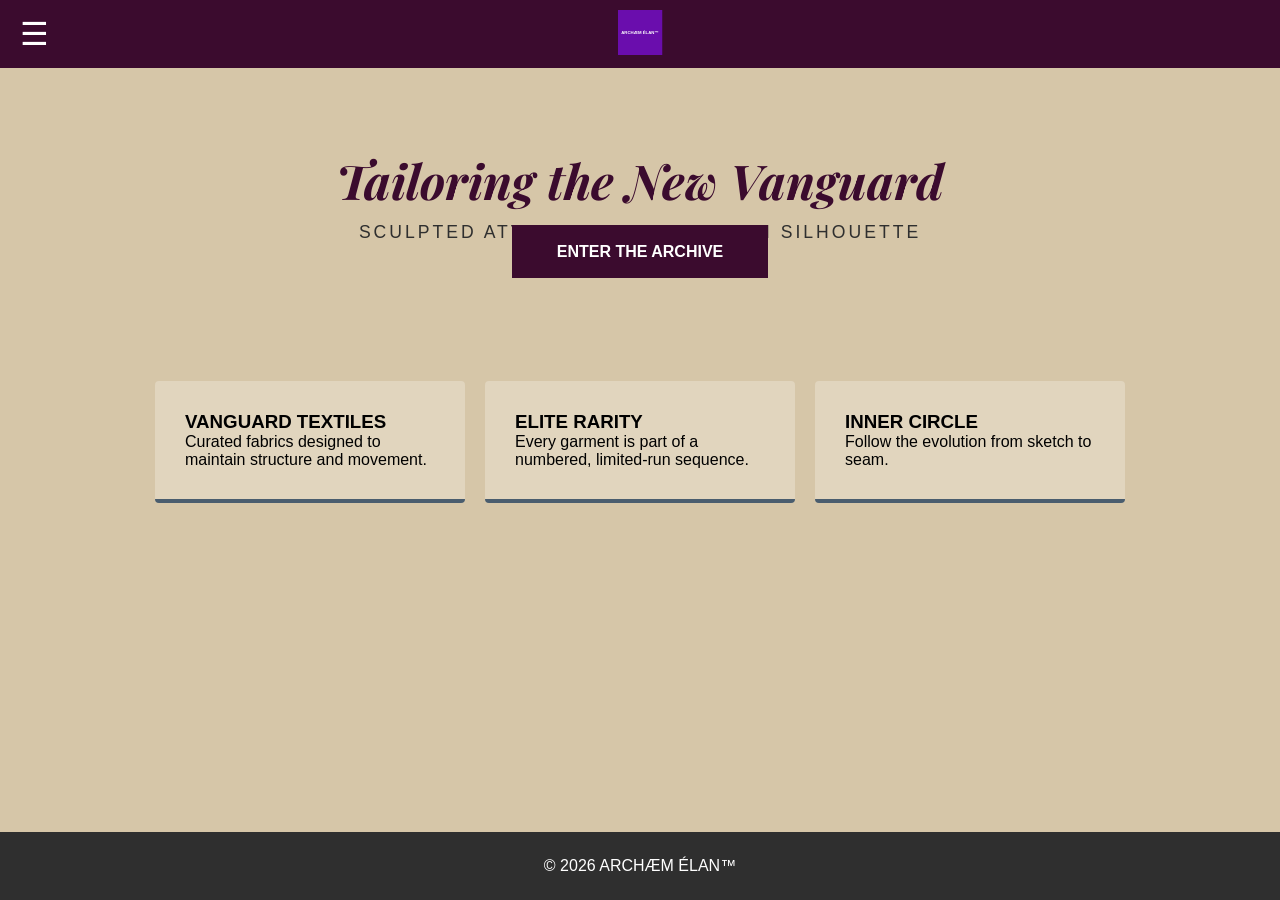
==== index.html @ 6760df67 "Update index.html" ====
<!DOCTYPE html>
<html lang="en">
<head>
    <meta charset="UTF-8">
    <meta name="viewport" content="width=device-width, initial-scale=1.0">
    <title>ARCHÆM ÉLAN™</title>
    <link rel="stylesheet" href="styles.css">
    <link href="https://fonts.googleapis.com/css2?family=Playfair+Display:ital,wght@1,700&display=swap" rel="stylesheet">
</head>
<body>
    <div id="loader"><img src="logo.svg" alt="Loading"></div>

    <nav class="side-nav" id="sideNav">
        <a href="index.html">HOME</a>
        <a href="collections.html">COLLECTIONS</a>
        <a href="socials.html">SOCIAL MEDIAS</a>
    </nav>

    <header class="site-header">
        <div class="header-top">
            <button class="menu-btn" onclick="toggleMenu()">☰</button>
            <div class="logo-container"><img src="logo.svg" alt="LOGO"></div>
            <div style="width: 45px;"></div>
        </div>
    </header>

    <main>
        <section class="brand-intro">
            <h1>Tailoring the New Vanguard</h1>
            <p>Sculpted attire for the modern silhouette</p>
            <a href="collections.html" class="btn">ENTER THE ARCHIVE</a>
        </section>

        <section class="info-cards">
            <div class="card"><h3>VANGUARD TEXTILES</h3><p>Curated fabrics designed to maintain structure and movement.</p></div>
            <div class="card"><h3>ELITE RARITY</h3><p>Every garment is part of a numbered, limited-run sequence.</p></div>
            <div class="card"><h3>INNER CIRCLE</h3><p>Follow the evolution from sketch to seam.</p></div>
        </section>
    </main>

    <footer class="site-footer"><p>© 2026 ARCHÆM ÉLAN™</p></footer>

    <script>
        function toggleMenu() { document.getElementById('sideNav').classList.toggle('open'); }
        window.addEventListener('load', () => {
            const l = document.getElementById('loader');
            setTimeout(() => { l.style.opacity = '0'; setTimeout(() => l.remove(), 800); }, 1000);
        });
    </script>
</body>
</html>
---- styles.css ----
:root {
    --eggplant: #3B0B2E;
    --sandstone: #D6C6A8;
    --slate: #4A5D6E;
    --charcoal: #2F2F2F;
    --white: #ffffff;
}

* { box-sizing: border-box; margin: 0; padding: 0; }

html, body { height: 100%; }
body {
    display: flex;
    flex-direction: column;
    font-family: 'Inter', sans-serif;
    background-color: var(--sandstone);
    overflow-x: hidden;
}

main { flex: 1; display: flex; flex-direction: column; align-items: center; }

#loader {
    position: fixed;
    inset: 0;
    background: var(--eggplant);
    z-index: 9999;
    display: flex;
    justify-content: center;
    align-items: center;
    transition: opacity 0.8s ease;
}

#loader img {
    width: 60px;
    animation: pulse 1.5s infinite ease-in-out;
}

@keyframes pulse {
    0%, 100% { transform: scale(0.9); opacity: 0.6; }
    50% { transform: scale(1.1); opacity: 1; }
}

.site-header { background: var(--eggplant); padding: 15px 20px; width: 100%; }
.header-top { display: flex; justify-content: space-between; align-items: center; position: relative; }
.menu-btn { background: transparent; border: none; color: var(--white); font-size: 32px; cursor: pointer; }
.logo-container { position: absolute; left: 50%; transform: translateX(-50%); }
.logo-container img { height: 45px; }

.brand-intro { text-align: center; padding: 80px 20px; animation: fadeIn 1.5s; }
.brand-intro h1 { font-family: 'Playfair Display', serif; font-size: 3rem; color: var(--eggplant); font-style: italic; margin-bottom: 10px; }
.brand-intro p { font-size: 1.1rem; letter-spacing: 3px; text-transform: uppercase; color: var(--charcoal); }

.info-cards { display: flex; justify-content: center; gap: 20px; padding: 40px; flex-wrap: nowrap; }
.card { background: rgba(255, 255, 255, 0.25); padding: 30px; width: 310px; border-radius: 4px; border-bottom: 4px solid var(--slate); opacity: 0; animation: slideUp 1s forwards; }
.card:nth-child(1) { animation-delay: 0.5s; }
.card:nth-child(2) { animation-delay: 0.8s; }
.card:nth-child(3) { animation-delay: 1.1s; }

.products { display: flex; flex-wrap: wrap; gap: 15px; justify-content: center; padding: 20px; max-width: 900px; }
.product { width: 160px; text-align: center; }
.product img { width: 100%; height: auto; border: 1px solid rgba(0,0,0,0.1); }
.product h3 { font-size: 0.75rem; margin-top: 8px; text-transform: uppercase; }

.btn { background: var(--eggplant); color: white; padding: 18px 45px; text-decoration: none; font-weight: bold; margin-top: 20px; }
.site-footer { background: var(--charcoal); color: white; text-align: center; padding: 25px; width: 100%; }

.side-nav { position: fixed; top: 0; right: 0; width: 300px; height: 100%; background: var(--eggplant); z-index: 1000; transform: translateX(100%); transition: 0.4s; padding-top: 60px; }
.side-nav.open { transform: translateX(0); }
.side-nav a { color: var(--sandstone); text-decoration: none; display: block; padding: 20px; border-bottom: 1px solid rgba(255,255,255,0.1); }

@keyframes fadeIn { from { opacity: 0; } to { opacity: 1; } }
@keyframes slideUp { from { opacity: 0; transform: translateY(20px); } to { opacity: 1; transform: translateY(0); } }

@media (max-width: 900px) { .info-cards { flex-wrap: wrap; } }
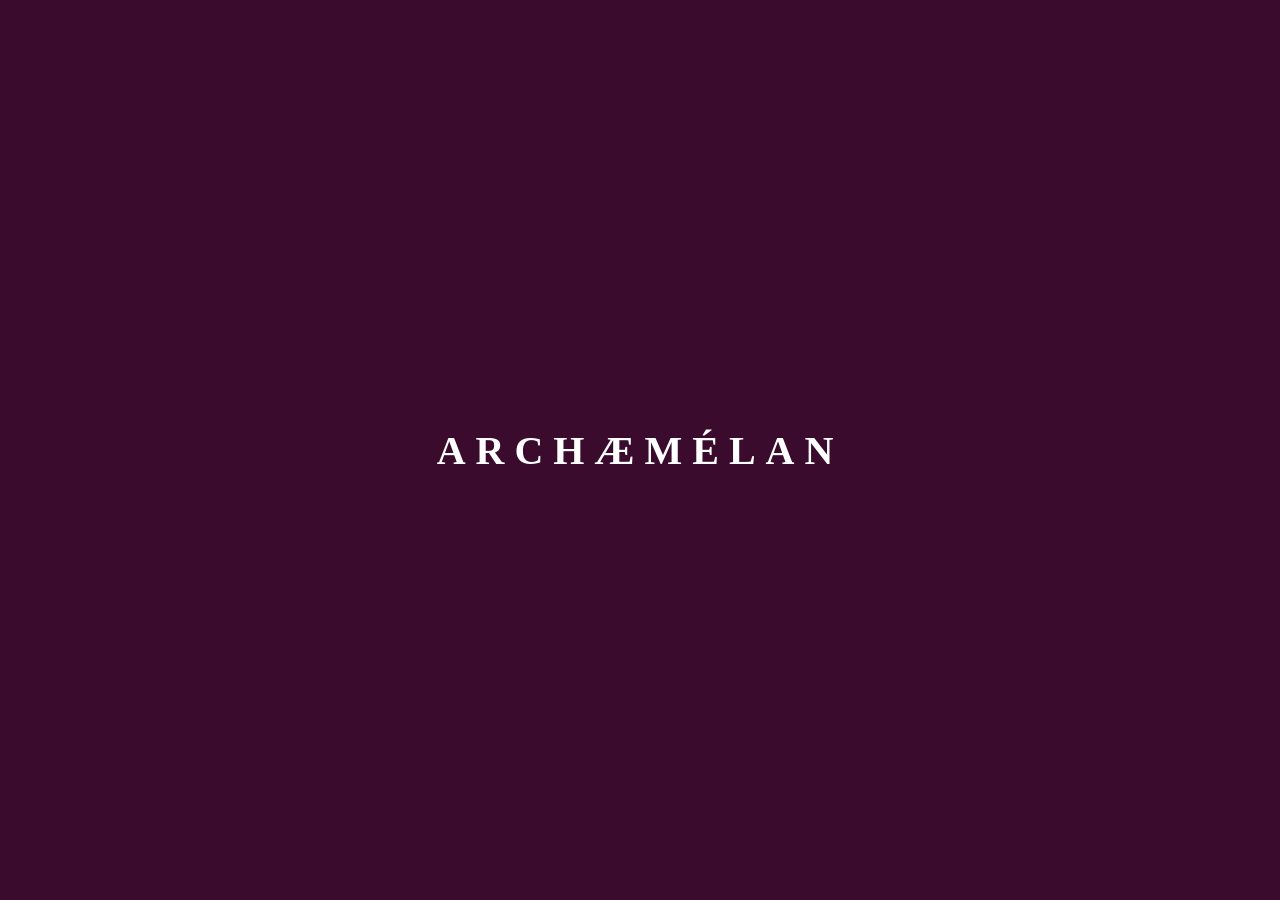
==== commit fb8cb368: "Update index.html" ====
--- a/index.html
+++ b/index.html
@@ -8,7 +8,9 @@
     <link href="https://fonts.googleapis.com/css2?family=Playfair+Display:ital,wght@1,700&display=swap" rel="stylesheet">
 </head>
 <body>
-    <div id="loader"><img src="logo.svg" alt="Loading"></div>
+    <div id="intro-overlay">
+        <h1 class="reveal-text" id="revealText">ARCHÆM ÉLAN</h1>
+    </div>
 
     <nav class="side-nav" id="sideNav">
         <a href="index.html">HOME</a>
@@ -25,9 +27,9 @@
     </header>
 
     <main>
-        <section class="brand-intro">
-            <h1>Tailoring the New Vanguard</h1>
-            <p>Sculpted attire for the modern silhouette</p>
+        <section class="brand-hero">
+            <h1>ARCHÆM ÉLAN</h1>
+            <p class="sub-title">Tailoring the New Vanguard</p>
             <a href="collections.html" class="btn">ENTER THE ARCHIVE</a>
         </section>
 
@@ -42,9 +44,19 @@
 
     <script>
         function toggleMenu() { document.getElementById('sideNav').classList.toggle('open'); }
+
+        // Spelling out the logo
+        const textWrapper = document.getElementById('revealText');
+        const content = textWrapper.textContent;
+        textWrapper.innerHTML = content.split('').map((char, i) => 
+            `<span style="animation-delay: ${i * 0.1}s">${char}</span>`
+        ).join('');
+
         window.addEventListener('load', () => {
-            const l = document.getElementById('loader');
-            setTimeout(() => { l.style.opacity = '0'; setTimeout(() => l.remove(), 800); }, 1000);
+            setTimeout(() => {
+                document.getElementById('intro-overlay').style.opacity = '0';
+                setTimeout(() => document.getElementById('intro-overlay').remove(), 1000);
+            }, 2500); 
         });
     </script>
 </body>
--- a/styles.css
+++ b/styles.css
@@ -8,18 +8,16 @@
 
 * { box-sizing: border-box; margin: 0; padding: 0; }
 
-html, body { height: 100%; }
 body {
     display: flex;
     flex-direction: column;
     font-family: 'Inter', sans-serif;
     background-color: var(--sandstone);
-    overflow-x: hidden;
+    min-height: 100vh;
 }
 
-main { flex: 1; display: flex; flex-direction: column; align-items: center; }
-
-#loader {
+/* Clean Intro Reveal */
+#intro-overlay {
     position: fixed;
     inset: 0;
     background: var(--eggplant);
@@ -27,48 +25,69 @@
     display: flex;
     justify-content: center;
     align-items: center;
-    transition: opacity 0.8s ease;
+    transition: opacity 1s ease;
 }
 
-#loader img {
-    width: 60px;
-    animation: pulse 1.5s infinite ease-in-out;
+.reveal-text {
+    color: var(--white);
+    font-family: 'Playfair Display', serif;
+    font-size: 2.5rem;
+    letter-spacing: 10px;
+    text-transform: uppercase;
 }
 
-@keyframes pulse {
-    0%, 100% { transform: scale(0.9); opacity: 0.6; }
-    50% { transform: scale(1.1); opacity: 1; }
+.reveal-text span {
+    opacity: 0;
+    display: inline-block;
+    animation: letterFade 0.4s forwards;
 }
 
+@keyframes letterFade {
+    to { opacity: 1; transform: translateY(0); }
+}
+
+/* Header */
 .site-header { background: var(--eggplant); padding: 15px 20px; width: 100%; }
 .header-top { display: flex; justify-content: space-between; align-items: center; position: relative; }
 .menu-btn { background: transparent; border: none; color: var(--white); font-size: 32px; cursor: pointer; }
 .logo-container { position: absolute; left: 50%; transform: translateX(-50%); }
 .logo-container img { height: 45px; }
 
-.brand-intro { text-align: center; padding: 80px 20px; animation: fadeIn 1.5s; }
-.brand-intro h1 { font-family: 'Playfair Display', serif; font-size: 3rem; color: var(--eggplant); font-style: italic; margin-bottom: 10px; }
-.brand-intro p { font-size: 1.1rem; letter-spacing: 3px; text-transform: uppercase; color: var(--charcoal); }
+/* Home Content */
+main { flex: 1; display: flex; flex-direction: column; align-items: center; justify-content: center; }
 
-.info-cards { display: flex; justify-content: center; gap: 20px; padding: 40px; flex-wrap: nowrap; }
-.card { background: rgba(255, 255, 255, 0.25); padding: 30px; width: 310px; border-radius: 4px; border-bottom: 4px solid var(--slate); opacity: 0; animation: slideUp 1s forwards; }
-.card:nth-child(1) { animation-delay: 0.5s; }
-.card:nth-child(2) { animation-delay: 0.8s; }
-.card:nth-child(3) { animation-delay: 1.1s; }
+.brand-hero { text-align: center; padding: 60px 20px; }
+.brand-hero h1 { 
+    font-family: 'Playfair Display', serif; 
+    font-size: 3.5rem; 
+    color: var(--eggplant); 
+    font-style: italic;
+    margin-bottom: 5px;
+}
+.brand-hero .sub-title {
+    font-size: 1.2rem;
+    letter-spacing: 5px;
+    text-transform: uppercase;
+    color: var(--charcoal);
+    margin-bottom: 30px;
+    font-weight: 300;
+}
 
-.products { display: flex; flex-wrap: wrap; gap: 15px; justify-content: center; padding: 20px; max-width: 900px; }
+.info-cards { display: flex; gap: 20px; padding: 40px; justify-content: center; }
+.card { background: rgba(255, 255, 255, 0.3); padding: 30px; width: 300px; border-bottom: 3px solid var(--slate); }
+.card h3 { font-size: 0.9rem; letter-spacing: 2px; color: var(--eggplant); margin-bottom: 10px; }
+.card p { font-size: 0.85rem; color: var(--charcoal); line-height: 1.6; }
+
+/* Grid Fix */
+.products { display: flex; flex-wrap: wrap; gap: 20px; justify-content: center; padding: 40px; max-width: 1000px; }
 .product { width: 160px; text-align: center; }
-.product img { width: 100%; height: auto; border: 1px solid rgba(0,0,0,0.1); }
-.product h3 { font-size: 0.75rem; margin-top: 8px; text-transform: uppercase; }
+.product img { width: 100%; height: auto; margin-bottom: 10px; }
+.product h3 { font-size: 0.7rem; text-transform: uppercase; letter-spacing: 1px; }
 
-.btn { background: var(--eggplant); color: white; padding: 18px 45px; text-decoration: none; font-weight: bold; margin-top: 20px; }
-.site-footer { background: var(--charcoal); color: white; text-align: center; padding: 25px; width: 100%; }
+.btn { background: var(--eggplant); color: white; padding: 15px 40px; text-decoration: none; font-size: 0.8rem; letter-spacing: 2px; font-weight: bold; }
+.site-footer { background: var(--charcoal); color: white; text-align: center; padding: 20px; font-size: 0.7rem; width: 100%; }
 
-.side-nav { position: fixed; top: 0; right: 0; width: 300px; height: 100%; background: var(--eggplant); z-index: 1000; transform: translateX(100%); transition: 0.4s; padding-top: 60px; }
+/* Navigation */
+.side-nav { position: fixed; top: 0; right: 0; width: 300px; height: 100%; background: var(--eggplant); z-index: 1000; transform: translateX(100%); transition: 0.4s; padding-top: 80px; }
 .side-nav.open { transform: translateX(0); }
-.side-nav a { color: var(--sandstone); text-decoration: none; display: block; padding: 20px; border-bottom: 1px solid rgba(255,255,255,0.1); }
-
-@keyframes fadeIn { from { opacity: 0; } to { opacity: 1; } }
-@keyframes slideUp { from { opacity: 0; transform: translateY(20px); } to { opacity: 1; transform: translateY(0); } }
-
-@media (max-width: 900px) { .info-cards { flex-wrap: wrap; } }
+.side-nav a { color: var(--sandstone); text-decoration: none; display: block; padding: 20px; border-bottom: 1px solid rgba(255,255,255,0.1); letter-spacing: 2px; }
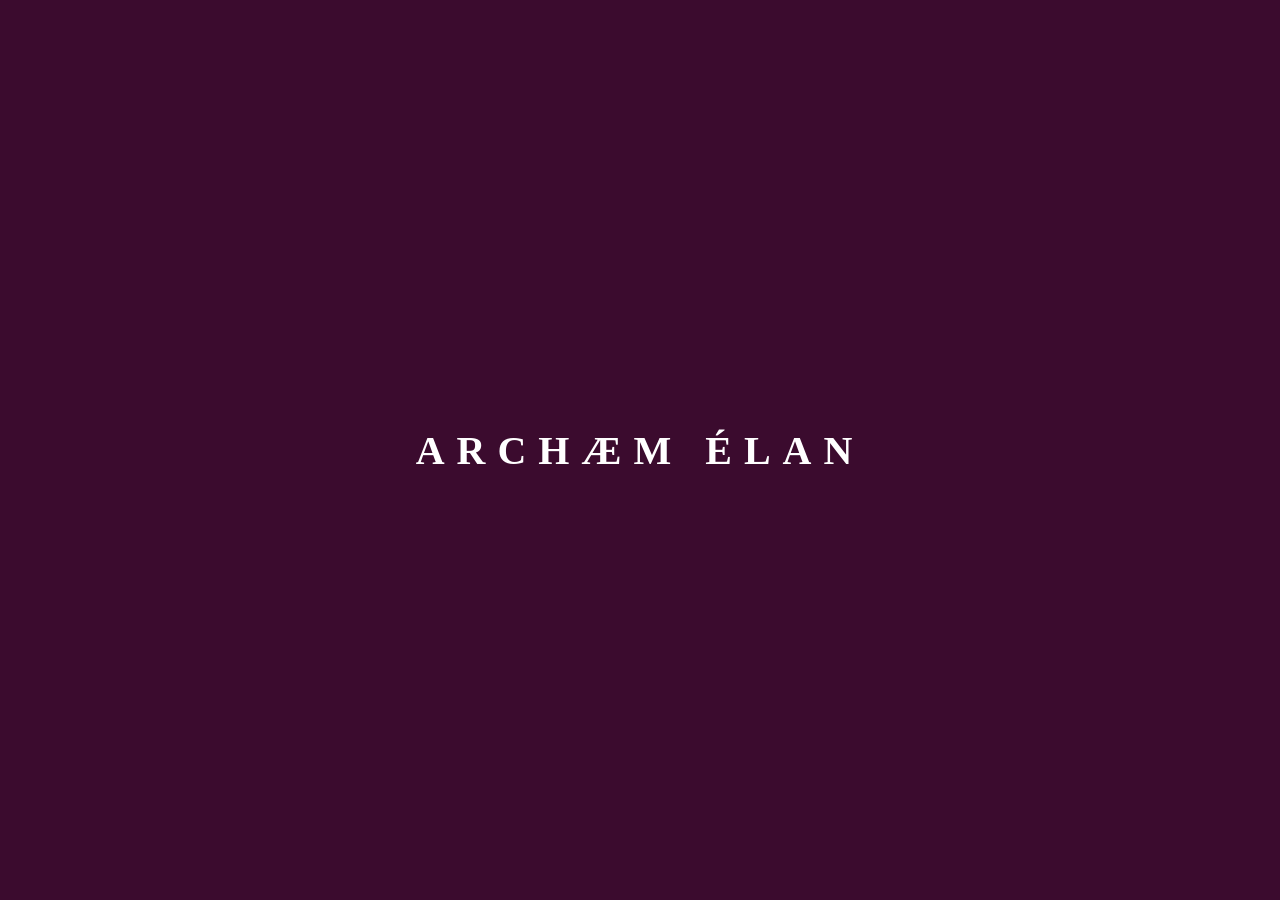
==== commit d3662f04: "Update index.html" ====
--- a/index.html
+++ b/index.html
@@ -29,7 +29,7 @@
     <main>
         <section class="brand-hero">
             <h1>ARCHÆM ÉLAN</h1>
-            <p class="sub-title">Tailoring the New Vanguard</p>
+            <p class="sub-title">Sculpted attire for the modern silhouette</p>
             <a href="collections.html" class="btn">ENTER THE ARCHIVE</a>
         </section>
 
@@ -45,18 +45,17 @@
     <script>
         function toggleMenu() { document.getElementById('sideNav').classList.toggle('open'); }
 
-        // Spelling out the logo
         const textWrapper = document.getElementById('revealText');
-        const content = textWrapper.textContent;
+        const content = "ARCHÆM ÉLAN"; // Explicitly defined for space preservation
         textWrapper.innerHTML = content.split('').map((char, i) => 
-            `<span style="animation-delay: ${i * 0.1}s">${char}</span>`
+            `<span style="animation-delay: ${i * 0.12}s">${char === ' ' ? '&nbsp;' : char}</span>`
         ).join('');
 
         window.addEventListener('load', () => {
             setTimeout(() => {
                 document.getElementById('intro-overlay').style.opacity = '0';
                 setTimeout(() => document.getElementById('intro-overlay').remove(), 1000);
-            }, 2500); 
+            }, 2800); 
         });
     </script>
 </body>
--- a/styles.css
+++ b/styles.css
@@ -16,7 +16,7 @@
     min-height: 100vh;
 }
 
-/* Clean Intro Reveal */
+/* Intro Overlay with Spacing */
 #intro-overlay {
     position: fixed;
     inset: 0;
@@ -32,8 +32,9 @@
     color: var(--white);
     font-family: 'Playfair Display', serif;
     font-size: 2.5rem;
-    letter-spacing: 10px;
+    letter-spacing: 12px; /* Increased for better clarity */
     text-transform: uppercase;
+    white-space: pre; /* Preserves the space between words */
 }
 
 .reveal-text span {
@@ -42,52 +43,33 @@
     animation: letterFade 0.4s forwards;
 }
 
-@keyframes letterFade {
-    to { opacity: 1; transform: translateY(0); }
-}
+@keyframes letterFade { to { opacity: 1; } }
 
-/* Header */
+/* Header & Nav */
 .site-header { background: var(--eggplant); padding: 15px 20px; width: 100%; }
 .header-top { display: flex; justify-content: space-between; align-items: center; position: relative; }
 .menu-btn { background: transparent; border: none; color: var(--white); font-size: 32px; cursor: pointer; }
 .logo-container { position: absolute; left: 50%; transform: translateX(-50%); }
 .logo-container img { height: 45px; }
 
-/* Home Content */
-main { flex: 1; display: flex; flex-direction: column; align-items: center; justify-content: center; }
-
-.brand-hero { text-align: center; padding: 60px 20px; }
-.brand-hero h1 { 
-    font-family: 'Playfair Display', serif; 
-    font-size: 3.5rem; 
-    color: var(--eggplant); 
-    font-style: italic;
-    margin-bottom: 5px;
-}
-.brand-hero .sub-title {
-    font-size: 1.2rem;
-    letter-spacing: 5px;
-    text-transform: uppercase;
-    color: var(--charcoal);
-    margin-bottom: 30px;
-    font-weight: 300;
-}
-
-.info-cards { display: flex; gap: 20px; padding: 40px; justify-content: center; }
-.card { background: rgba(255, 255, 255, 0.3); padding: 30px; width: 300px; border-bottom: 3px solid var(--slate); }
-.card h3 { font-size: 0.9rem; letter-spacing: 2px; color: var(--eggplant); margin-bottom: 10px; }
-.card p { font-size: 0.85rem; color: var(--charcoal); line-height: 1.6; }
-
-/* Grid Fix */
-.products { display: flex; flex-wrap: wrap; gap: 20px; justify-content: center; padding: 40px; max-width: 1000px; }
-.product { width: 160px; text-align: center; }
-.product img { width: 100%; height: auto; margin-bottom: 10px; }
-.product h3 { font-size: 0.7rem; text-transform: uppercase; letter-spacing: 1px; }
-
-.btn { background: var(--eggplant); color: white; padding: 15px 40px; text-decoration: none; font-size: 0.8rem; letter-spacing: 2px; font-weight: bold; }
-.site-footer { background: var(--charcoal); color: white; text-align: center; padding: 20px; font-size: 0.7rem; width: 100%; }
-
-/* Navigation */
 .side-nav { position: fixed; top: 0; right: 0; width: 300px; height: 100%; background: var(--eggplant); z-index: 1000; transform: translateX(100%); transition: 0.4s; padding-top: 80px; }
 .side-nav.open { transform: translateX(0); }
 .side-nav a { color: var(--sandstone); text-decoration: none; display: block; padding: 20px; border-bottom: 1px solid rgba(255,255,255,0.1); letter-spacing: 2px; }
+
+/* Main Sections */
+main { flex: 1; display: flex; flex-direction: column; align-items: center; justify-content: center; width: 100%; }
+
+.brand-hero { text-align: center; padding: 60px 20px; }
+.brand-hero h1 { font-family: 'Playfair Display', serif; font-size: 3.5rem; color: var(--eggplant); font-style: italic; }
+.brand-hero .sub-title { font-size: 1.1rem; letter-spacing: 4px; text-transform: uppercase; color: var(--charcoal); margin: 15px 0 30px; }
+
+.info-cards { display: flex; gap: 20px; padding: 40px; justify-content: center; flex-wrap: wrap; }
+.card { background: rgba(255, 255, 255, 0.3); padding: 30px; width: 300px; border-bottom: 3px solid var(--slate); }
+
+/* Socials Specific [Fixes the 'stuck' screen] */
+.social-links { display: flex; flex-direction: column; gap: 20px; margin-top: 30px; }
+.social-btn { border: 1px solid var(--eggplant); color: var(--eggplant); padding: 15px 50px; text-decoration: none; text-transform: uppercase; letter-spacing: 2px; font-weight: bold; transition: 0.3s; }
+.social-btn:hover { background: var(--eggplant); color: var(--white); }
+
+.btn { background: var(--eggplant); color: white; padding: 15px 40px; text-decoration: none; font-weight: bold; letter-spacing: 2px; }
+.site-footer { background: var(--charcoal); color: white; text-align: center; padding: 20px; font-size: 0.7rem; width: 100%; }
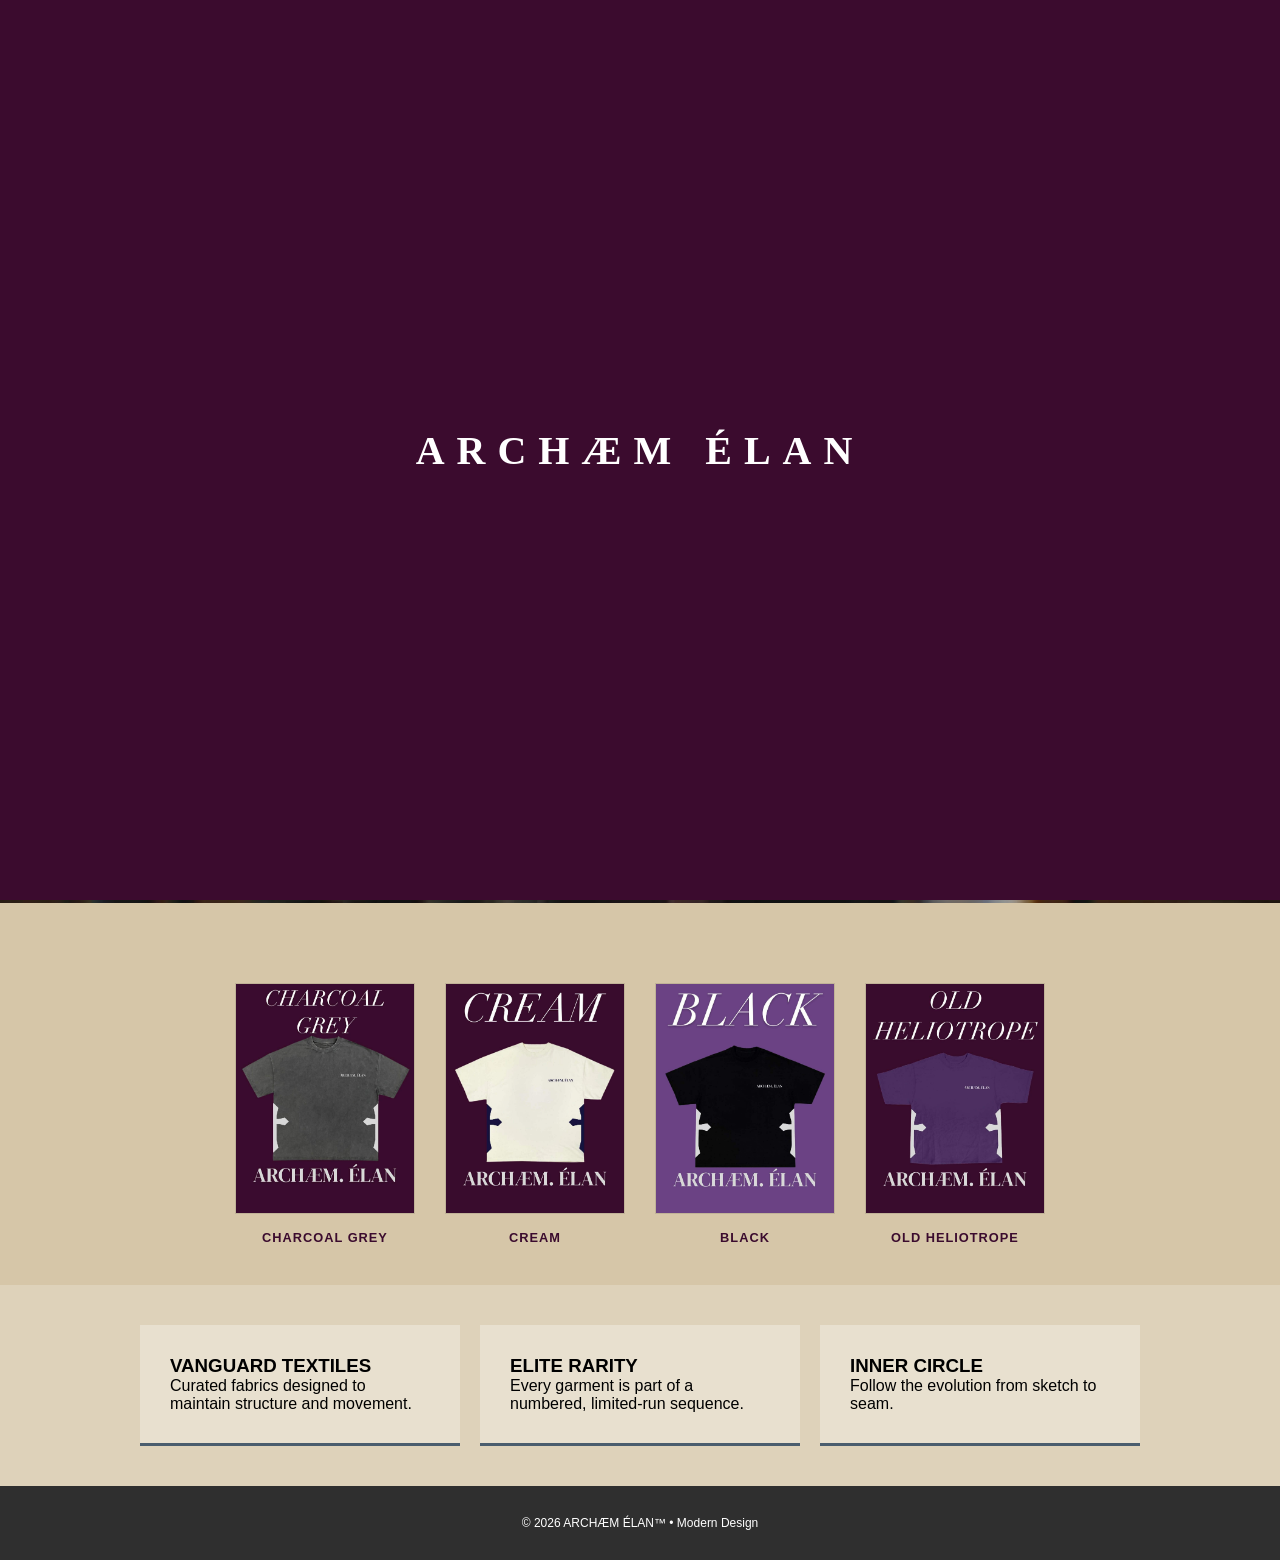
==== commit 0132e4ff: "Update index.html" ====
--- a/index.html
+++ b/index.html
@@ -3,14 +3,12 @@
 <head>
     <meta charset="UTF-8">
     <meta name="viewport" content="width=device-width, initial-scale=1.0">
-    <title>ARCHÆM ÉLAN™</title>
+    <title>ARCHÆM ÉLAN™ | The Archive</title>
     <link rel="stylesheet" href="styles.css">
     <link href="https://fonts.googleapis.com/css2?family=Playfair+Display:ital,wght@1,700&display=swap" rel="stylesheet">
 </head>
 <body>
-    <div id="intro-overlay">
-        <h1 class="reveal-text" id="revealText">ARCHÆM ÉLAN</h1>
-    </div>
+    <div id="intro-overlay"><h1 class="reveal-text" id="revealText">ARCHÆM ÉLAN</h1></div>
 
     <nav class="side-nav" id="sideNav">
         <a href="index.html">HOME</a>
@@ -21,8 +19,10 @@
     <header class="site-header">
         <div class="header-top">
             <button class="menu-btn" onclick="toggleMenu()">☰</button>
-            <div class="logo-container"><img src="logo.svg" alt="LOGO"></div>
-            <div style="width: 45px;"></div>
+            <div class="logo-container"><img src="logo.svg" alt="ARCHÆM ÉLAN"></div>
+            <div class="cart-container">
+                <button class="cart-btn" onclick="location.href='cart.html'">🛒 <span id="cart-count">0</span></button>
+            </div>
         </div>
     </header>
 
@@ -30,7 +30,33 @@
         <section class="brand-hero">
             <h1>ARCHÆM ÉLAN</h1>
             <p class="sub-title">Sculpted attire for the modern silhouette</p>
-            <a href="collections.html" class="btn">ENTER THE ARCHIVE</a>
+            <a href="#shop" class="btn">VIEW ARCHIVE</a>
+        </section>
+
+        <section class="library-hero">
+            <div class="library-text">
+                <h2 style="font-family: 'Playfair Display'; font-size: 2rem; margin-bottom: 10px;">The Studio Concept</h2>
+                <p>An exploration of structural grace and high-density textiles. Every piece is a testament to architectural fashion.</p>
+            </div>
+        </section>
+
+        <section id="shop" class="products">
+            <div class="product" onclick="openModal('Charcoal Grey', 'grey.jpg', 'A deep, versatile shade that balances modern edge with understated sophistication.')">
+                <img src="grey.jpg" alt="Charcoal Grey">
+                <h3>Charcoal Grey</h3>
+            </div>
+            <div class="product" onclick="openModal('Cream', 'cream.jpg', 'Soft and refined, this neutral tone brings effortless warmth to any look.')">
+                <img src="cream.jpg" alt="Cream">
+                <h3>Cream</h3>
+            </div>
+            <div class="product" onclick="openModal('Black', 'black.jpg', 'Timeless and bold, the ultimate staple that pairs seamlessly with everything.')">
+                <img src="black.jpg" alt="Black">
+                <h3>Black</h3>
+            </div>
+            <div class="product" onclick="openModal('Old Heliotrope', 'old-heliotrope.jpg', 'A rich purple hue with vintage character, perfect for standing out subtly.')">
+                <img src="old-heliotrope.jpg" alt="Old Heliotrope">
+                <h3>Old Heliotrope</h3>
+            </div>
         </section>
 
         <section class="info-cards">
@@ -40,22 +66,65 @@
         </section>
     </main>
 
-    <footer class="site-footer"><p>© 2026 ARCHÆM ÉLAN™</p></footer>
+    <div id="productModal" class="modal">
+        <div class="modal-content">
+            <span class="modal-close" onclick="closeModal()">&times;</span>
+            <div class="modal-img"><img id="modalImg" src=""></div>
+            <div class="modal-info">
+                <h2 id="modalTitle"></h2>
+                <p id="modalDesc"></p>
+                <label>SIZE</label>
+                <select class="size-selector" id="prodSize">
+                    <option>Small</option><option>Medium</option><option>Large</option><option>XL</option>
+                </select>
+                <label>QUANTITY</label>
+                <input type="number" value="1" min="1" class="qty-selector" id="prodQty">
+                <button class="buy-btn" onclick="addToCart()">ADD TO CART</button>
+            </div>
+        </div>
+    </div>
+
+    <footer class="site-footer"><p>© 2026 ARCHÆM ÉLAN™ • Modern Design</p></footer>
 
     <script>
         function toggleMenu() { document.getElementById('sideNav').classList.toggle('open'); }
 
+        // Modal Logic
+        let selectedProduct = {};
+        function openModal(title, img, desc) {
+            selectedProduct = { title, img };
+            document.getElementById('modalTitle').innerText = title;
+            document.getElementById('modalImg').src = img;
+            document.getElementById('modalDesc').innerText = desc;
+            document.getElementById('productModal').style.display = 'flex';
+        }
+        function closeModal() { document.getElementById('productModal').style.display = 'none'; }
+
+        // Cart Logic
+        let cart = JSON.parse(localStorage.getItem('cart')) || [];
+        function addToCart() {
+            const size = document.getElementById('prodSize').value;
+            const qty = document.getElementById('prodQty').value;
+            cart.push({ ...selectedProduct, size, qty });
+            localStorage.setItem('cart', JSON.stringify(cart));
+            updateCartIcon();
+            closeModal();
+            alert(selectedProduct.title + " added to cart.");
+        }
+        function updateCartIcon() {
+            document.getElementById('cart-count').innerText = cart.length;
+        }
+
+        // Intro Logic
         const textWrapper = document.getElementById('revealText');
-        const content = "ARCHÆM ÉLAN"; // Explicitly defined for space preservation
-        textWrapper.innerHTML = content.split('').map((char, i) => 
-            `<span style="animation-delay: ${i * 0.12}s">${char === ' ' ? '&nbsp;' : char}</span>`
-        ).join('');
-
+        const content = "ARCHÆM ÉLAN";
+        textWrapper.innerHTML = content.split('').map((char, i) => `<span style="animation-delay: ${i * 0.12}s">${char === ' ' ? '&nbsp;' : char}</span>`).join('');
         window.addEventListener('load', () => {
+            updateCartIcon();
             setTimeout(() => {
                 document.getElementById('intro-overlay').style.opacity = '0';
                 setTimeout(() => document.getElementById('intro-overlay').remove(), 1000);
-            }, 2800); 
+            }, 2800);
         });
     </script>
 </body>
--- a/styles.css
+++ b/styles.css
@@ -2,7 +2,9 @@
     --eggplant: #3B0B2E;
     --sandstone: #D6C6A8;
     --slate: #4A5D6E;
+    --sage: #8A9A8A;
     --charcoal: #2F2F2F;
+    --dark: #1E1E1E;
     --white: #ffffff;
 }
 
@@ -14,9 +16,10 @@
     font-family: 'Inter', sans-serif;
     background-color: var(--sandstone);
     min-height: 100vh;
+    overflow-x: hidden;
 }
 
-/* Intro Overlay with Spacing */
+/* Intro Overlay */
 #intro-overlay {
     position: fixed;
     inset: 0;
@@ -32,9 +35,9 @@
     color: var(--white);
     font-family: 'Playfair Display', serif;
     font-size: 2.5rem;
-    letter-spacing: 12px; /* Increased for better clarity */
+    letter-spacing: 12px;
     text-transform: uppercase;
-    white-space: pre; /* Preserves the space between words */
+    white-space: pre;
 }
 
 .reveal-text span {
@@ -45,31 +48,56 @@
 
 @keyframes letterFade { to { opacity: 1; } }
 
-/* Header & Nav */
-.site-header { background: var(--eggplant); padding: 15px 20px; width: 100%; }
-.header-top { display: flex; justify-content: space-between; align-items: center; position: relative; }
-.menu-btn { background: transparent; border: none; color: var(--white); font-size: 32px; cursor: pointer; }
+/* Header & LARGE Logo */
+.site-header { background: var(--eggplant); padding: 20px; width: 100%; position: sticky; top: 0; z-index: 100; }
+.header-top { display: flex; justify-content: space-between; align-items: center; max-width: 1400px; margin: 0 auto; position: relative; }
+.menu-btn, .cart-btn { background: transparent; border: none; color: var(--white); font-size: 28px; cursor: pointer; }
 .logo-container { position: absolute; left: 50%; transform: translateX(-50%); }
-.logo-container img { height: 45px; }
+.logo-container img { height: 75px; width: auto; } /* SIGNIFICANTLY PROMINENT LOGO */
+
+#cart-count { background: var(--sage); color: white; font-size: 12px; padding: 2px 6px; border-radius: 50%; position: absolute; top: 0; right: -5px; }
+
+.library-hero {
+    width: 100%;
+    height: 500px;
+    background: linear-gradient(rgba(0,0,0,0.3), rgba(0,0,0,0.3)), url('library.jpg') center/cover no-repeat;
+    display: flex;
+    align-items: center;
+    justify-content: center;
+    margin: 40px 0;
+}
+.library-text { color: white; text-align: center; max-width: 600px; padding: 20px; background: rgba(59, 11, 46, 0.7); backdrop-filter: blur(5px); }
+
+main { flex: 1; display: flex; flex-direction: column; align-items: center; width: 100%; }
+
+.brand-hero { text-align: center; padding: 60px 20px; }
+.brand-hero h1 { font-family: 'Playfair Display', serif; font-size: 4rem; color: var(--eggplant); font-style: italic; }
+.brand-hero .sub-title { font-size: 1.2rem; letter-spacing: 4px; text-transform: uppercase; color: var(--charcoal); margin: 15px 0 30px; }
+
+.products { display: flex; flex-direction: row; flex-wrap: wrap; gap: 30px; justify-content: center; padding: 40px; max-width: 1200px; }
+.product { width: 180px; text-align: center; cursor: pointer; transition: transform 0.3s ease; }
+.product:hover { transform: scale(1.05); }
+.product img { width: 100%; height: auto; border: 1px solid rgba(0,0,0,0.1); margin-bottom: 12px; }
+.product h3 { font-size: 0.8rem; text-transform: uppercase; letter-spacing: 1px; color: var(--eggplant); }
+
+.modal { position: fixed; inset: 0; background: rgba(0,0,0,0.85); display: none; justify-content: center; align-items: center; z-index: 2000; padding: 20px; }
+.modal-content { background: var(--sandstone); max-width: 900px; width: 100%; display: flex; flex-wrap: wrap; position: relative; border-radius: 4px; overflow: hidden; }
+.modal-close { position: absolute; top: 15px; right: 20px; font-size: 30px; cursor: pointer; color: var(--eggplant); z-index: 10; }
+.modal-img { flex: 1; min-width: 300px; background: white; display: flex; align-items: center; justify-content: center; }
+.modal-img img { width: 100%; height: auto; }
+.modal-info { flex: 1; min-width: 300px; padding: 40px; display: flex; flex-direction: column; gap: 20px; }
+.modal-info h2 { font-family: 'Playfair Display'; font-size: 2rem; color: var(--eggplant); }
+.modal-info p { line-height: 1.6; color: var(--charcoal); }
+
+.size-selector, .qty-selector { padding: 10px; border: 1px solid var(--eggplant); background: transparent; color: var(--eggplant); font-weight: bold; width: 100%; }
+.buy-btn { background: var(--eggplant); color: white; padding: 15px; border: none; font-weight: bold; cursor: pointer; text-transform: uppercase; letter-spacing: 2px; transition: 0.3s; }
+.buy-btn:hover { background: var(--sage); }
+
+.info-cards { display: flex; gap: 20px; padding: 40px; justify-content: center; flex-wrap: wrap; width: 100%; background: rgba(255,255,255,0.2); }
+.card { background: rgba(255, 255, 255, 0.3); padding: 30px; width: 320px; border-bottom: 3px solid var(--slate); }
 
 .side-nav { position: fixed; top: 0; right: 0; width: 300px; height: 100%; background: var(--eggplant); z-index: 1000; transform: translateX(100%); transition: 0.4s; padding-top: 80px; }
 .side-nav.open { transform: translateX(0); }
 .side-nav a { color: var(--sandstone); text-decoration: none; display: block; padding: 20px; border-bottom: 1px solid rgba(255,255,255,0.1); letter-spacing: 2px; }
 
-/* Main Sections */
-main { flex: 1; display: flex; flex-direction: column; align-items: center; justify-content: center; width: 100%; }
-
-.brand-hero { text-align: center; padding: 60px 20px; }
-.brand-hero h1 { font-family: 'Playfair Display', serif; font-size: 3.5rem; color: var(--eggplant); font-style: italic; }
-.brand-hero .sub-title { font-size: 1.1rem; letter-spacing: 4px; text-transform: uppercase; color: var(--charcoal); margin: 15px 0 30px; }
-
-.info-cards { display: flex; gap: 20px; padding: 40px; justify-content: center; flex-wrap: wrap; }
-.card { background: rgba(255, 255, 255, 0.3); padding: 30px; width: 300px; border-bottom: 3px solid var(--slate); }
-
-/* Socials Specific [Fixes the 'stuck' screen] */
-.social-links { display: flex; flex-direction: column; gap: 20px; margin-top: 30px; }
-.social-btn { border: 1px solid var(--eggplant); color: var(--eggplant); padding: 15px 50px; text-decoration: none; text-transform: uppercase; letter-spacing: 2px; font-weight: bold; transition: 0.3s; }
-.social-btn:hover { background: var(--eggplant); color: var(--white); }
-
-.btn { background: var(--eggplant); color: white; padding: 15px 40px; text-decoration: none; font-weight: bold; letter-spacing: 2px; }
-.site-footer { background: var(--charcoal); color: white; text-align: center; padding: 20px; font-size: 0.7rem; width: 100%; }
+.site-footer { background: var(--charcoal); color: white; text-align: center; padding: 30px; font-size: 0.75rem; width: 100%; }
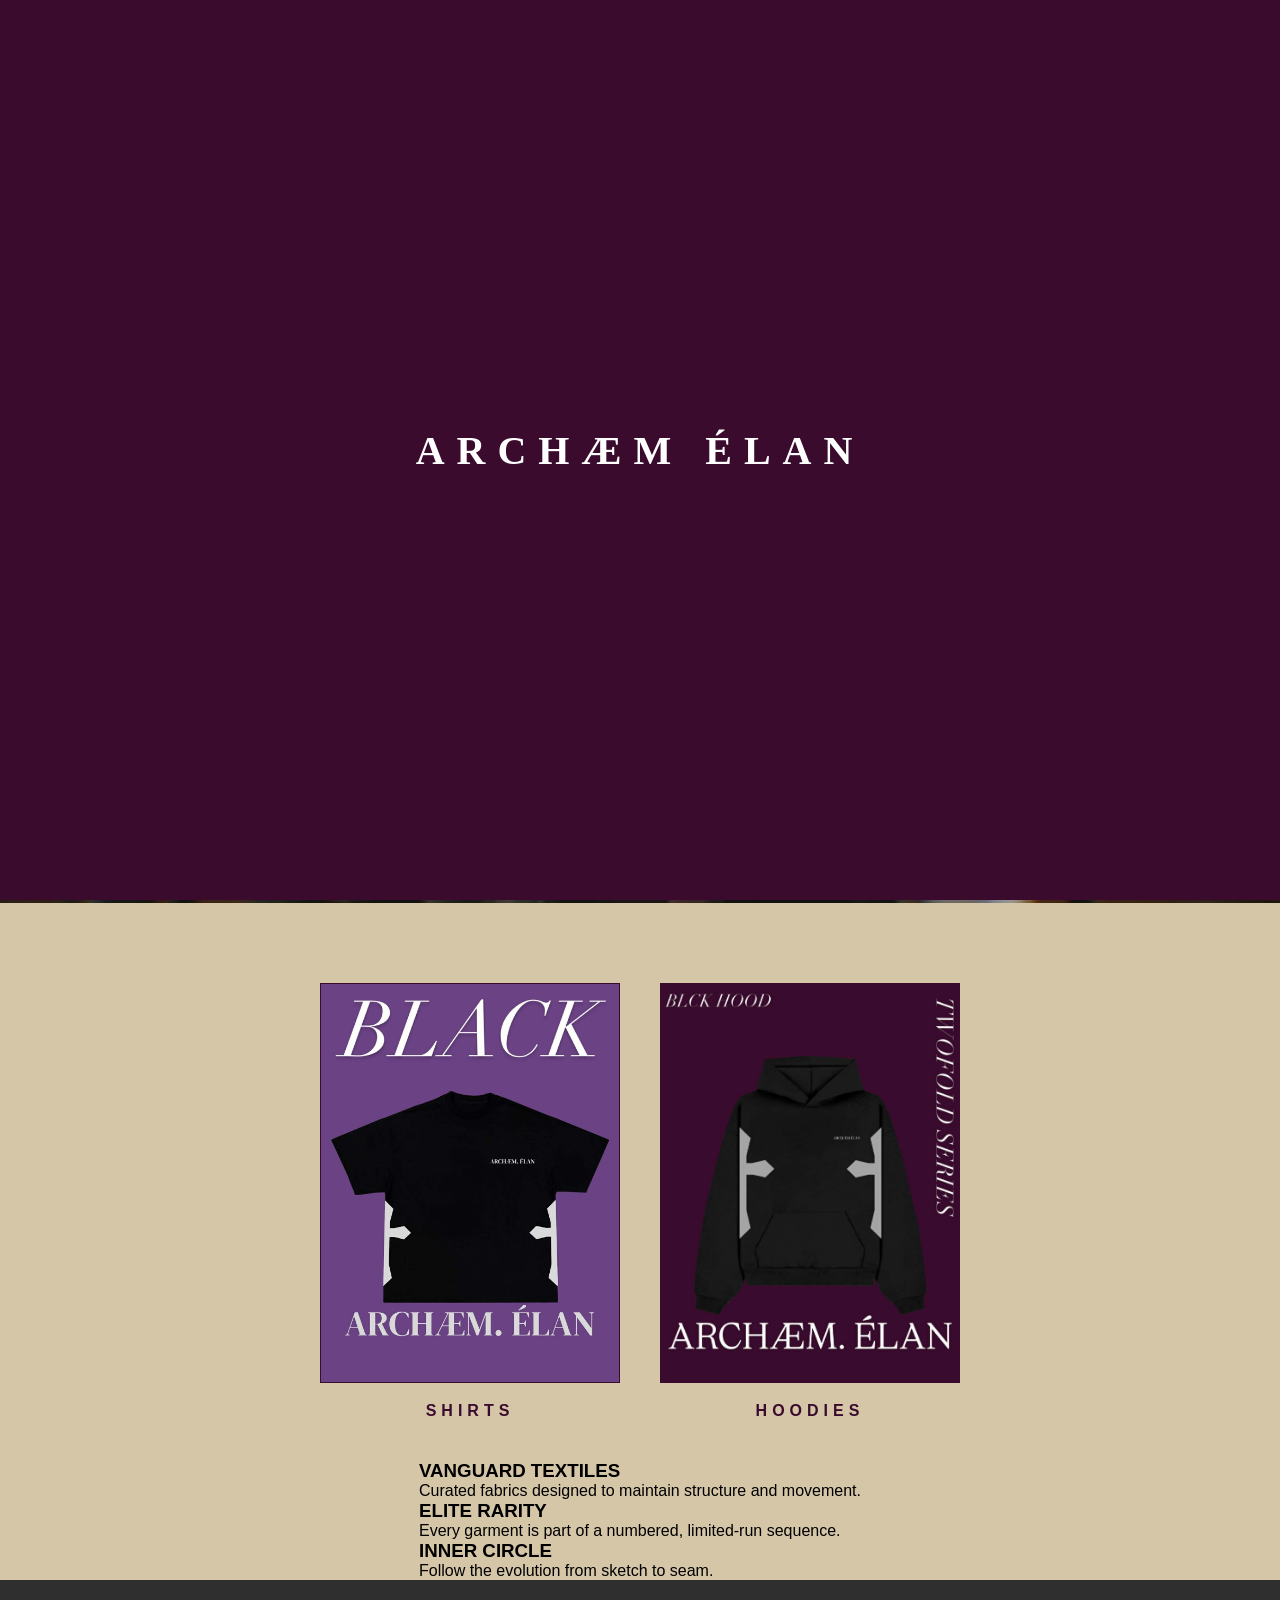
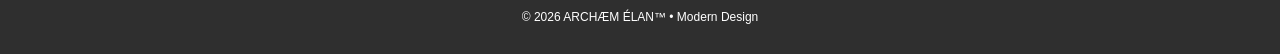
==== commit a674a005: "Update index.html" ====
--- a/index.html
+++ b/index.html
@@ -30,7 +30,7 @@
         <section class="brand-hero">
             <h1>ARCHÆM ÉLAN</h1>
             <p class="sub-title">Sculpted attire for the modern silhouette</p>
-            <a href="#shop" class="btn">VIEW ARCHIVE</a>
+            <a href="collections.html" class="btn">ENTER THE ARCHIVE</a>
         </section>
 
         <section class="library-hero">
@@ -40,22 +40,14 @@
             </div>
         </section>
 
-        <section id="shop" class="products">
-            <div class="product" onclick="openModal('Charcoal Grey', 'grey.jpg', 'A deep, versatile shade that balances modern edge with understated sophistication.')">
-                <img src="grey.jpg" alt="Charcoal Grey">
-                <h3>Charcoal Grey</h3>
+        <section class="category-preview">
+            <div class="cat-item" onclick="location.href='collections.html'">
+                <img src="black.jpg" alt="Shirts">
+                <h3>SHIRTS</h3>
             </div>
-            <div class="product" onclick="openModal('Cream', 'cream.jpg', 'Soft and refined, this neutral tone brings effortless warmth to any look.')">
-                <img src="cream.jpg" alt="Cream">
-                <h3>Cream</h3>
-            </div>
-            <div class="product" onclick="openModal('Black', 'black.jpg', 'Timeless and bold, the ultimate staple that pairs seamlessly with everything.')">
-                <img src="black.jpg" alt="Black">
-                <h3>Black</h3>
-            </div>
-            <div class="product" onclick="openModal('Old Heliotrope', 'old-heliotrope.jpg', 'A rich purple hue with vintage character, perfect for standing out subtly.')">
-                <img src="old-heliotrope.jpg" alt="Old Heliotrope">
-                <h3>Old Heliotrope</h3>
+            <div class="cat-item" onclick="location.href='collections.html'">
+                <img src="blck hoodie.jpg" alt="Hoodies">
+                <h3>HOODIES</h3>
             </div>
         </section>
 
@@ -66,56 +58,13 @@
         </section>
     </main>
 
-    <div id="productModal" class="modal">
-        <div class="modal-content">
-            <span class="modal-close" onclick="closeModal()">&times;</span>
-            <div class="modal-img"><img id="modalImg" src=""></div>
-            <div class="modal-info">
-                <h2 id="modalTitle"></h2>
-                <p id="modalDesc"></p>
-                <label>SIZE</label>
-                <select class="size-selector" id="prodSize">
-                    <option>Small</option><option>Medium</option><option>Large</option><option>XL</option>
-                </select>
-                <label>QUANTITY</label>
-                <input type="number" value="1" min="1" class="qty-selector" id="prodQty">
-                <button class="buy-btn" onclick="addToCart()">ADD TO CART</button>
-            </div>
-        </div>
-    </div>
-
     <footer class="site-footer"><p>© 2026 ARCHÆM ÉLAN™ • Modern Design</p></footer>
 
     <script>
         function toggleMenu() { document.getElementById('sideNav').classList.toggle('open'); }
+        let cart = JSON.parse(localStorage.getItem('cart')) || [];
+        function updateCartIcon() { document.getElementById('cart-count').innerText = cart.length; }
 
-        // Modal Logic
-        let selectedProduct = {};
-        function openModal(title, img, desc) {
-            selectedProduct = { title, img };
-            document.getElementById('modalTitle').innerText = title;
-            document.getElementById('modalImg').src = img;
-            document.getElementById('modalDesc').innerText = desc;
-            document.getElementById('productModal').style.display = 'flex';
-        }
-        function closeModal() { document.getElementById('productModal').style.display = 'none'; }
-
-        // Cart Logic
-        let cart = JSON.parse(localStorage.getItem('cart')) || [];
-        function addToCart() {
-            const size = document.getElementById('prodSize').value;
-            const qty = document.getElementById('prodQty').value;
-            cart.push({ ...selectedProduct, size, qty });
-            localStorage.setItem('cart', JSON.stringify(cart));
-            updateCartIcon();
-            closeModal();
-            alert(selectedProduct.title + " added to cart.");
-        }
-        function updateCartIcon() {
-            document.getElementById('cart-count').innerText = cart.length;
-        }
-
-        // Intro Logic
         const textWrapper = document.getElementById('revealText');
         const content = "ARCHÆM ÉLAN";
         textWrapper.innerHTML = content.split('').map((char, i) => `<span style="animation-delay: ${i * 0.12}s">${char === ' ' ? '&nbsp;' : char}</span>`).join('');
--- a/styles.css
+++ b/styles.css
@@ -19,7 +19,6 @@
     overflow-x: hidden;
 }
 
-/* Intro Overlay */
 #intro-overlay {
     position: fixed;
     inset: 0;
@@ -48,12 +47,11 @@
 
 @keyframes letterFade { to { opacity: 1; } }
 
-/* Header & LARGE Logo */
 .site-header { background: var(--eggplant); padding: 20px; width: 100%; position: sticky; top: 0; z-index: 100; }
 .header-top { display: flex; justify-content: space-between; align-items: center; max-width: 1400px; margin: 0 auto; position: relative; }
 .menu-btn, .cart-btn { background: transparent; border: none; color: var(--white); font-size: 28px; cursor: pointer; }
 .logo-container { position: absolute; left: 50%; transform: translateX(-50%); }
-.logo-container img { height: 75px; width: auto; } /* SIGNIFICANTLY PROMINENT LOGO */
+.logo-container img { height: 75px; width: auto; }
 
 #cart-count { background: var(--sage); color: white; font-size: 12px; padding: 2px 6px; border-radius: 50%; position: absolute; top: 0; right: -5px; }
 
@@ -74,11 +72,27 @@
 .brand-hero h1 { font-family: 'Playfair Display', serif; font-size: 4rem; color: var(--eggplant); font-style: italic; }
 .brand-hero .sub-title { font-size: 1.2rem; letter-spacing: 4px; text-transform: uppercase; color: var(--charcoal); margin: 15px 0 30px; }
 
-.products { display: flex; flex-direction: row; flex-wrap: wrap; gap: 30px; justify-content: center; padding: 40px; max-width: 1200px; }
-.product { width: 180px; text-align: center; cursor: pointer; transition: transform 0.3s ease; }
-.product:hover { transform: scale(1.05); }
-.product img { width: 100%; height: auto; border: 1px solid rgba(0,0,0,0.1); margin-bottom: 12px; }
-.product h3 { font-size: 0.8rem; text-transform: uppercase; letter-spacing: 1px; color: var(--eggplant); }
+.category-preview { display: flex; gap: 40px; padding: 40px; justify-content: center; flex-wrap: wrap; }
+.cat-item { width: 300px; text-align: center; cursor: pointer; }
+.cat-item img { width: 100%; height: 400px; object-fit: cover; border: 1px solid var(--eggplant); margin-bottom: 15px; transition: 0.3s; }
+.cat-item:hover img { transform: scale(1.02); box-shadow: 0 10px 20px rgba(0,0,0,0.1); }
+.cat-item h3 { letter-spacing: 5px; text-transform: uppercase; color: var(--eggplant); font-size: 1rem; }
+
+.social-container { padding: 80px 20px; text-align: center; max-width: 800px; }
+.social-grid { display: flex; flex-direction: column; gap: 20px; margin-top: 40px; }
+.social-card { 
+    display: flex; 
+    align-items: center; 
+    justify-content: space-between; 
+    padding: 30px; 
+    background: var(--white); 
+    border: 1px solid var(--eggplant);
+    text-decoration: none;
+    color: var(--eggplant);
+    transition: 0.3s;
+}
+.social-card:hover { background: var(--eggplant); color: var(--white); transform: translateX(10px); }
+.social-card h2 { font-family: 'Playfair Display'; letter-spacing: 2px; }
 
 .modal { position: fixed; inset: 0; background: rgba(0,0,0,0.85); display: none; justify-content: center; align-items: center; z-index: 2000; padding: 20px; }
 .modal-content { background: var(--sandstone); max-width: 900px; width: 100%; display: flex; flex-wrap: wrap; position: relative; border-radius: 4px; overflow: hidden; }
@@ -86,15 +100,8 @@
 .modal-img { flex: 1; min-width: 300px; background: white; display: flex; align-items: center; justify-content: center; }
 .modal-img img { width: 100%; height: auto; }
 .modal-info { flex: 1; min-width: 300px; padding: 40px; display: flex; flex-direction: column; gap: 20px; }
-.modal-info h2 { font-family: 'Playfair Display'; font-size: 2rem; color: var(--eggplant); }
-.modal-info p { line-height: 1.6; color: var(--charcoal); }
 
-.size-selector, .qty-selector { padding: 10px; border: 1px solid var(--eggplant); background: transparent; color: var(--eggplant); font-weight: bold; width: 100%; }
-.buy-btn { background: var(--eggplant); color: white; padding: 15px; border: none; font-weight: bold; cursor: pointer; text-transform: uppercase; letter-spacing: 2px; transition: 0.3s; }
-.buy-btn:hover { background: var(--sage); }
-
-.info-cards { display: flex; gap: 20px; padding: 40px; justify-content: center; flex-wrap: wrap; width: 100%; background: rgba(255,255,255,0.2); }
-.card { background: rgba(255, 255, 255, 0.3); padding: 30px; width: 320px; border-bottom: 3px solid var(--slate); }
+.buy-btn { background: var(--eggplant); color: white; padding: 15px; border: none; font-weight: bold; cursor: pointer; text-transform: uppercase; letter-spacing: 2px; }
 
 .side-nav { position: fixed; top: 0; right: 0; width: 300px; height: 100%; background: var(--eggplant); z-index: 1000; transform: translateX(100%); transition: 0.4s; padding-top: 80px; }
 .side-nav.open { transform: translateX(0); }
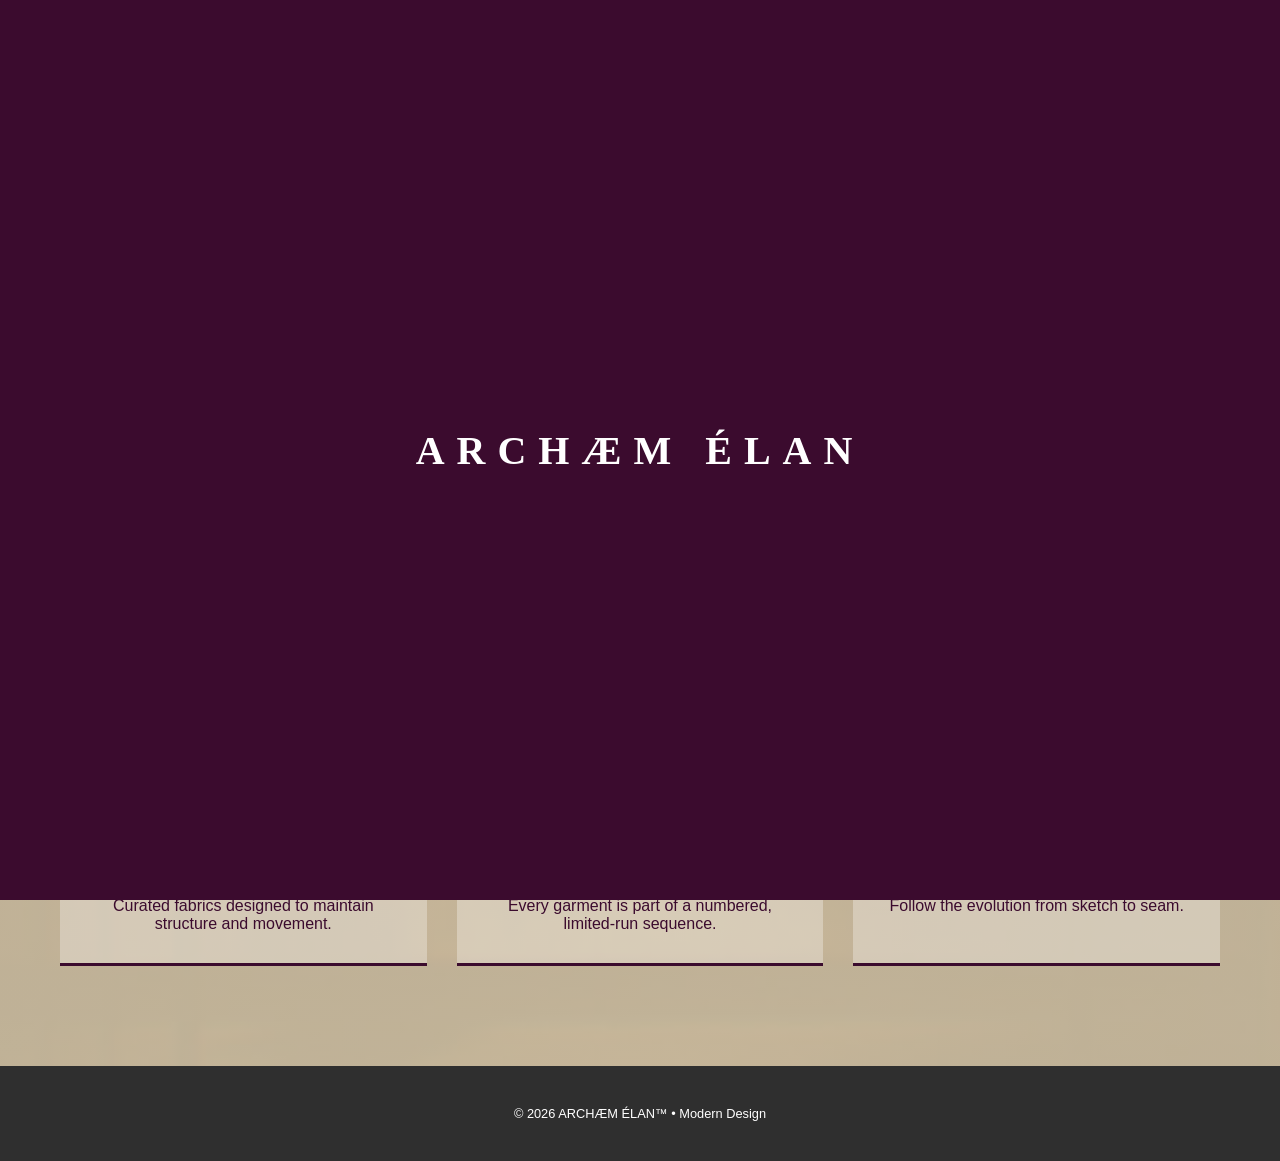
==== commit 218f1b2a: "Update index.html" ====
--- a/index.html
+++ b/index.html
@@ -27,36 +27,44 @@
     </header>
 
     <main>
-        <section class="brand-hero">
-            <h1>ARCHÆM ÉLAN</h1>
-            <p class="sub-title">Sculpted attire for the modern silhouette</p>
-            <a href="collections.html" class="btn">ENTER THE ARCHIVE</a>
-        </section>
+    <section class="brand-hero">
+        <h1>ARCHÆM ÉLAN</h1>
+        <p class="sub-title">SCULPTED ATTIRE FOR THE MODERN SILHOUETTE</p>
+        
+        <a href="collections.html" class="btn">ENTER THE ARCHIVE</a>
 
-        <section class="library-hero">
-            <div class="library-text">
-                <h2 style="font-family: 'Playfair Display'; font-size: 2rem; margin-bottom: 10px;">The Studio Concept</h2>
-                <p>An exploration of structural grace and high-density textiles. Every piece is a testament to architectural fashion.</p>
-            </div>
-        </section>
+        <div class="studio-concept">
+            <h2>The Studio Concept</h2>
+            <p>An exploration of structural grace and high-density textiles. Every piece is a testament to architectural fashion.</p>
+        </div>
 
-        <section class="category-preview">
+        <div class="category-preview">
             <div class="cat-item" onclick="location.href='collections.html'">
-                <img src="black.jpg" alt="Shirts">
+                <img src="black-shirt-preview.jpg" alt="SHIRTS">
                 <h3>SHIRTS</h3>
             </div>
             <div class="cat-item" onclick="location.href='collections.html'">
-                <img src="blck hoodie.jpg" alt="Hoodies">
+                <img src="black-hoodie-preview.jpg" alt="HOODIES">
                 <h3>HOODIES</h3>
             </div>
-        </section>
+        </div>
+    </section>
 
-        <section class="info-cards">
-            <div class="card"><h3>VANGUARD TEXTILES</h3><p>Curated fabrics designed to maintain structure and movement.</p></div>
-            <div class="card"><h3>ELITE RARITY</h3><p>Every garment is part of a numbered, limited-run sequence.</p></div>
-            <div class="card"><h3>INNER CIRCLE</h3><p>Follow the evolution from sketch to seam.</p></div>
-        </section>
-    </main>
+    <section class="info-cards">
+        <div class="card">
+            <h4>VANGUARD TEXTILES</h4>
+            <p>Curated fabrics designed to maintain structure and movement.</p>
+        </div>
+        <div class="card">
+            <h4>ELITE RARITY</h4>
+            <p>Every garment is part of a numbered, limited-run sequence.</p>
+        </div>
+        <div class="card">
+            <h4>INNER CIRCLE</h4>
+            <p>Follow the evolution from sketch to seam.</p>
+        </div>
+    </section>
+</main>
 
     <footer class="site-footer"><p>© 2026 ARCHÆM ÉLAN™ • Modern Design</p></footer>
 
--- a/styles.css
+++ b/styles.css
@@ -1,10 +1,10 @@
+/* --- BRAND IDENTITY & RESET --- */
 :root {
     --eggplant: #3B0B2E;
     --sandstone: #D6C6A8;
     --slate: #4A5D6E;
     --sage: #8A9A8A;
     --charcoal: #2F2F2F;
-    --dark: #1E1E1E;
     --white: #ffffff;
 }
 
@@ -14,97 +14,107 @@
     display: flex;
     flex-direction: column;
     font-family: 'Inter', sans-serif;
-    background-color: var(--sandstone);
+    background: linear-gradient(rgba(214, 198, 168, 0.88), rgba(214, 198, 168, 0.88)), 
+                url('library.jpg') center/cover no-repeat fixed;
     min-height: 100vh;
     overflow-x: hidden;
+    color: var(--eggplant);
 }
 
-#intro-overlay {
-    position: fixed;
-    inset: 0;
-    background: var(--eggplant);
-    z-index: 9999;
-    display: flex;
-    justify-content: center;
-    align-items: center;
-    transition: opacity 1s ease;
+/* --- INTRO LOADING TRANSITION --- */
+#intro-overlay { 
+    position: fixed; inset: 0; 
+    background: var(--eggplant); 
+    z-index: 9999; 
+    display: flex; justify-content: center; align-items: center; 
+    transition: opacity 1s ease; 
+}
+.reveal-text { 
+    color: var(--white); 
+    font-family: 'Playfair Display', serif; 
+    font-size: 2.5rem; letter-spacing: 12px; text-transform: uppercase; 
+}
+.reveal-text span { opacity: 0; display: inline-block; animation: letterFade 0.4s forwards; }
+@keyframes letterFade { to { opacity: 1; } }
+
+/* --- HEADER & NAVIGATION --- */
+.site-header { background: var(--eggplant); padding: 20px; width: 100%; position: sticky; top: 0; z-index: 1000; }
+.header-top { display: flex; justify-content: space-between; align-items: center; max-width: 1400px; margin: 0 auto; position: relative; }
+.logo-container { position: absolute; left: 50%; transform: translateX(-50%); }
+.logo-container img { height: 75px; width: auto; }
+.menu-btn, .cart-btn { background: transparent; border: none; color: var(--white); font-size: 28px; cursor: pointer; }
+#cart-count { background: var(--sage); color: white; font-size: 12px; padding: 2px 7px; border-radius: 50%; position: absolute; top: -5px; right: -10px; }
+
+/* --- HOMEPAGE HERO SECTION --- */
+.brand-hero { text-align: center; padding: 80px 20px; width: 100%; }
+.brand-hero h1 { font-family: 'Playfair Display', serif; font-size: 4rem; color: var(--eggplant); font-style: italic; margin-bottom: 10px; }
+.brand-hero .sub-title { font-size: 1.1rem; letter-spacing: 5px; text-transform: uppercase; color: var(--charcoal); margin-bottom: 30px; }
+.btn { text-decoration: none; background: var(--eggplant); color: white; padding: 15px 35px; letter-spacing: 3px; font-weight: bold; transition: 0.3s; display: inline-block; margin-bottom: 50px;}
+.btn:hover { background: var(--charcoal); transform: scale(1.05); }
+
+/* --- CENTERED STUDIO CONCEPT --- */
+.studio-concept {
+    text-align: center;
+    max-width: 800px;
+    margin: 0 auto 40px;
+    padding: 0 20px;
+}
+.studio-concept h2 {
+    font-family: 'Playfair Display', serif;
+    font-style: italic;
+    font-size: 1.8rem;
+    margin-bottom: 10px;
+}
+.studio-concept p {
+    font-size: 1rem;
+    line-height: 1.6;
+    color: var(--charcoal);
+    letter-spacing: 1px;
 }
 
-.reveal-text {
-    color: var(--white);
-    font-family: 'Playfair Display', serif;
-    font-size: 2.5rem;
-    letter-spacing: 12px;
-    text-transform: uppercase;
-    white-space: pre;
+/* --- HOMEPAGE INTERACTIVE CATEGORIES --- */
+.category-preview { 
+    display: flex; gap: 40px; padding: 40px; 
+    justify-content: center; width: 100%; max-width: 1200px; margin: 0 auto;
+}
+.cat-item { width: 350px; text-align: center; cursor: pointer; transition: transform 0.4s ease; }
+.cat-item:hover { transform: translateY(-15px); } 
+.cat-item img { 
+    width: 100%; height: 480px; object-fit: cover; 
+    border: 1px solid var(--eggplant); margin-bottom: 15px; 
+    transition: box-shadow 0.4s ease;
+}
+.cat-item:hover img { box-shadow: 0 15px 30px rgba(59, 11, 46, 0.2); }
+.cat-item h3 { letter-spacing: 5px; text-transform: uppercase; color: var(--eggplant); font-size: 1rem; }
+
+/* --- BRAND PILLARS --- */
+.info-cards { 
+    display: flex; gap: 30px; padding: 60px 20px; 
+    justify-content: center; width: 100%; max-width: 1200px; margin: 40px auto; 
+}
+.card { 
+    background: rgba(255, 255, 255, 0.3); padding: 30px; width: 33.33%; 
+    border-bottom: 3px solid var(--eggplant); text-align: center; 
 }
 
-.reveal-text span {
-    opacity: 0;
-    display: inline-block;
-    animation: letterFade 0.4s forwards;
-}
+/* --- ARCHIVE GRID (COLLECTIONS) --- */
+.collections-container { max-width: 1300px; width: 95%; margin: 60px auto; text-align: center; }
+.products-grid { display: flex; flex-direction: row; flex-wrap: nowrap; gap: 25px; justify-content: center; margin-bottom: 80px; }
+.product-card { width: 280px; cursor: pointer; transition: transform 0.3s ease; }
+.product-card img { width: 100%; height: 380px; object-fit: cover; border: 1px solid rgba(59,11,46,0.15); margin-bottom: 15px; background: white; }
 
-@keyframes letterFade { to { opacity: 1; } }
+/* --- MODAL FEATURES --- */
+.modal { position: fixed; inset: 0; background: rgba(0,0,0,0.9); display: none; justify-content: center; align-items: center; z-index: 9999; }
+.modal-content { background: var(--sandstone); max-width: 1000px; width: 100%; display: flex; position: relative; overflow: hidden; }
+.modal-info { flex: 1; padding: 50px; display: flex; flex-direction: column; justify-content: center; }
+.qty-container { display: flex; align-items: center; gap: 15px; margin: 20px 0; }
+.qty-btn { background: var(--eggplant); color: white; border: none; width: 35px; height: 35px; cursor: pointer; }
+.buy-now-btn { background: var(--eggplant); color: white; padding: 18px; border: none; font-weight: bold; letter-spacing: 2px; cursor: pointer; }
+.add-cart-btn { background: transparent; color: var(--eggplant); border: 2px solid var(--eggplant); padding: 16px; font-weight: bold; letter-spacing: 2px; cursor: pointer; }
 
-.site-header { background: var(--eggplant); padding: 20px; width: 100%; position: sticky; top: 0; z-index: 100; }
-.header-top { display: flex; justify-content: space-between; align-items: center; max-width: 1400px; margin: 0 auto; position: relative; }
-.menu-btn, .cart-btn { background: transparent; border: none; color: var(--white); font-size: 28px; cursor: pointer; }
-.logo-container { position: absolute; left: 50%; transform: translateX(-50%); }
-.logo-container img { height: 75px; width: auto; }
+/* --- SIDEBAR NAV --- */
+.side-nav { position: fixed; top: 0; right: 0; width: 350px; height: 100%; background: var(--eggplant); z-index: 1100; transform: translateX(100%); transition: 0.5s; padding-top: 100px; }
+.side-nav.open { transform: translateX(0); }
+.side-nav a { color: var(--sandstone); text-decoration: none; display: block; padding: 25px 40px; border-bottom: 1px solid rgba(255,255,255,0.05); letter-spacing: 4px; }
 
-#cart-count { background: var(--sage); color: white; font-size: 12px; padding: 2px 6px; border-radius: 50%; position: absolute; top: 0; right: -5px; }
-
-.library-hero {
-    width: 100%;
-    height: 500px;
-    background: linear-gradient(rgba(0,0,0,0.3), rgba(0,0,0,0.3)), url('library.jpg') center/cover no-repeat;
-    display: flex;
-    align-items: center;
-    justify-content: center;
-    margin: 40px 0;
-}
-.library-text { color: white; text-align: center; max-width: 600px; padding: 20px; background: rgba(59, 11, 46, 0.7); backdrop-filter: blur(5px); }
-
-main { flex: 1; display: flex; flex-direction: column; align-items: center; width: 100%; }
-
-.brand-hero { text-align: center; padding: 60px 20px; }
-.brand-hero h1 { font-family: 'Playfair Display', serif; font-size: 4rem; color: var(--eggplant); font-style: italic; }
-.brand-hero .sub-title { font-size: 1.2rem; letter-spacing: 4px; text-transform: uppercase; color: var(--charcoal); margin: 15px 0 30px; }
-
-.category-preview { display: flex; gap: 40px; padding: 40px; justify-content: center; flex-wrap: wrap; }
-.cat-item { width: 300px; text-align: center; cursor: pointer; }
-.cat-item img { width: 100%; height: 400px; object-fit: cover; border: 1px solid var(--eggplant); margin-bottom: 15px; transition: 0.3s; }
-.cat-item:hover img { transform: scale(1.02); box-shadow: 0 10px 20px rgba(0,0,0,0.1); }
-.cat-item h3 { letter-spacing: 5px; text-transform: uppercase; color: var(--eggplant); font-size: 1rem; }
-
-.social-container { padding: 80px 20px; text-align: center; max-width: 800px; }
-.social-grid { display: flex; flex-direction: column; gap: 20px; margin-top: 40px; }
-.social-card { 
-    display: flex; 
-    align-items: center; 
-    justify-content: space-between; 
-    padding: 30px; 
-    background: var(--white); 
-    border: 1px solid var(--eggplant);
-    text-decoration: none;
-    color: var(--eggplant);
-    transition: 0.3s;
-}
-.social-card:hover { background: var(--eggplant); color: var(--white); transform: translateX(10px); }
-.social-card h2 { font-family: 'Playfair Display'; letter-spacing: 2px; }
-
-.modal { position: fixed; inset: 0; background: rgba(0,0,0,0.85); display: none; justify-content: center; align-items: center; z-index: 2000; padding: 20px; }
-.modal-content { background: var(--sandstone); max-width: 900px; width: 100%; display: flex; flex-wrap: wrap; position: relative; border-radius: 4px; overflow: hidden; }
-.modal-close { position: absolute; top: 15px; right: 20px; font-size: 30px; cursor: pointer; color: var(--eggplant); z-index: 10; }
-.modal-img { flex: 1; min-width: 300px; background: white; display: flex; align-items: center; justify-content: center; }
-.modal-img img { width: 100%; height: auto; }
-.modal-info { flex: 1; min-width: 300px; padding: 40px; display: flex; flex-direction: column; gap: 20px; }
-
-.buy-btn { background: var(--eggplant); color: white; padding: 15px; border: none; font-weight: bold; cursor: pointer; text-transform: uppercase; letter-spacing: 2px; }
-
-.side-nav { position: fixed; top: 0; right: 0; width: 300px; height: 100%; background: var(--eggplant); z-index: 1000; transform: translateX(100%); transition: 0.4s; padding-top: 80px; }
-.side-nav.open { transform: translateX(0); }
-.side-nav a { color: var(--sandstone); text-decoration: none; display: block; padding: 20px; border-bottom: 1px solid rgba(255,255,255,0.1); letter-spacing: 2px; }
-
-.site-footer { background: var(--charcoal); color: white; text-align: center; padding: 30px; font-size: 0.75rem; width: 100%; }
+.site-footer { background: var(--charcoal); color: white; text-align: center; padding: 40px; font-size: 0.8rem; width: 100%; }
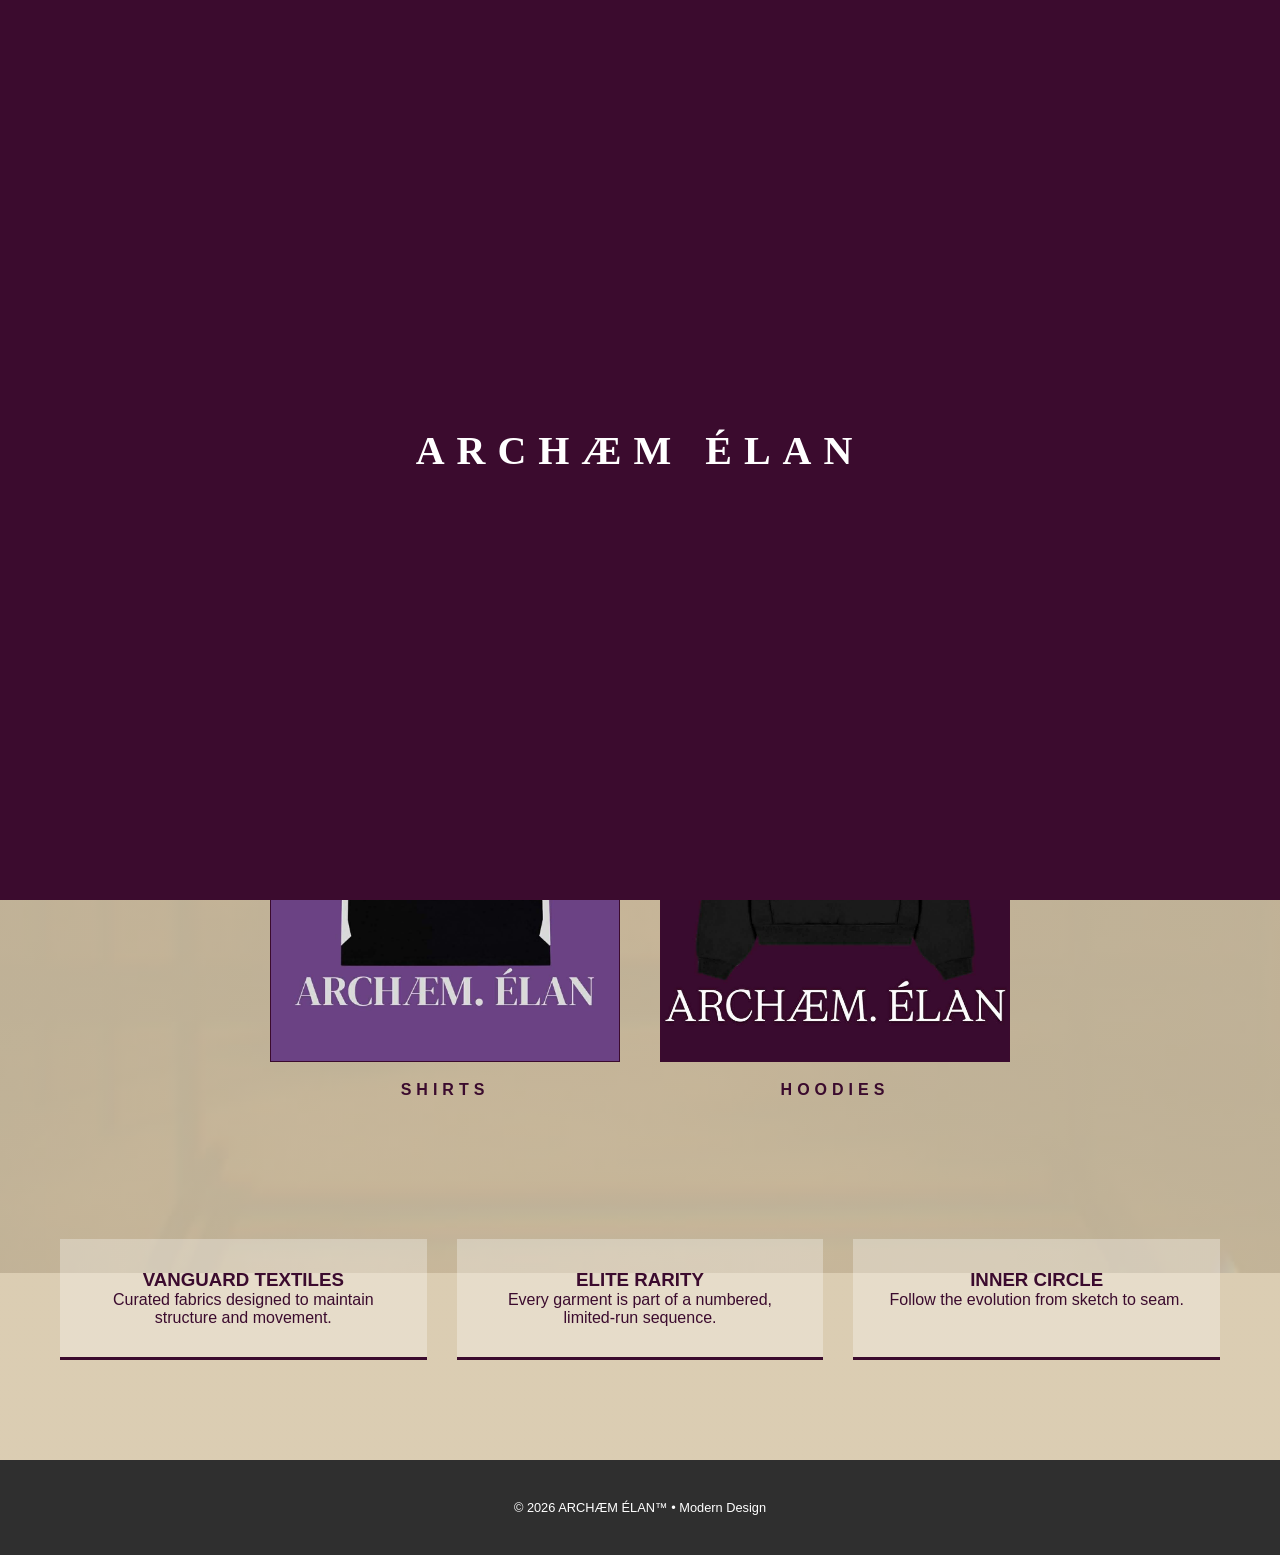
==== commit f13a814d: "Update index.html" ====
--- a/index.html
+++ b/index.html
@@ -27,44 +27,36 @@
     </header>
 
     <main>
-    <section class="brand-hero">
-        <h1>ARCHÆM ÉLAN</h1>
-        <p class="sub-title">SCULPTED ATTIRE FOR THE MODERN SILHOUETTE</p>
-        
-        <a href="collections.html" class="btn">ENTER THE ARCHIVE</a>
+        <section class="brand-hero">
+            <h1>ARCHÆM ÉLAN</h1>
+            <p class="sub-title">Sculpted attire for the modern silhouette</p>
+            <a href="collections.html" class="btn">ENTER THE ARCHIVE</a>
+        </section>
 
-        <div class="studio-concept">
-            <h2>The Studio Concept</h2>
-            <p>An exploration of structural grace and high-density textiles. Every piece is a testament to architectural fashion.</p>
-        </div>
+        <section class="library-hero">
+            <div class="library-text">
+                <h2 style="font-family: 'Playfair Display'; font-size: 2rem; margin-bottom: 10px;">The Studio Concept</h2>
+                <p>An exploration of structural grace and high-density textiles. Every piece is a testament to architectural fashion.</p>
+            </div>
+        </section>
 
-        <div class="category-preview">
+        <section class="category-preview">
             <div class="cat-item" onclick="location.href='collections.html'">
-                <img src="black-shirt-preview.jpg" alt="SHIRTS">
+                <img src="black.jpg" alt="Shirts">
                 <h3>SHIRTS</h3>
             </div>
             <div class="cat-item" onclick="location.href='collections.html'">
-                <img src="black-hoodie-preview.jpg" alt="HOODIES">
+                <img src="blck hoodie.jpg" alt="Hoodies">
                 <h3>HOODIES</h3>
             </div>
-        </div>
-    </section>
+        </section>
 
-    <section class="info-cards">
-        <div class="card">
-            <h4>VANGUARD TEXTILES</h4>
-            <p>Curated fabrics designed to maintain structure and movement.</p>
-        </div>
-        <div class="card">
-            <h4>ELITE RARITY</h4>
-            <p>Every garment is part of a numbered, limited-run sequence.</p>
-        </div>
-        <div class="card">
-            <h4>INNER CIRCLE</h4>
-            <p>Follow the evolution from sketch to seam.</p>
-        </div>
-    </section>
-</main>
+        <section class="info-cards">
+            <div class="card"><h3>VANGUARD TEXTILES</h3><p>Curated fabrics designed to maintain structure and movement.</p></div>
+            <div class="card"><h3>ELITE RARITY</h3><p>Every garment is part of a numbered, limited-run sequence.</p></div>
+            <div class="card"><h3>INNER CIRCLE</h3><p>Follow the evolution from sketch to seam.</p></div>
+        </section>
+    </main>
 
     <footer class="site-footer"><p>© 2026 ARCHÆM ÉLAN™ • Modern Design</p></footer>
 
@@ -86,3 +78,4 @@
     </script>
 </body>
 </html>
+
